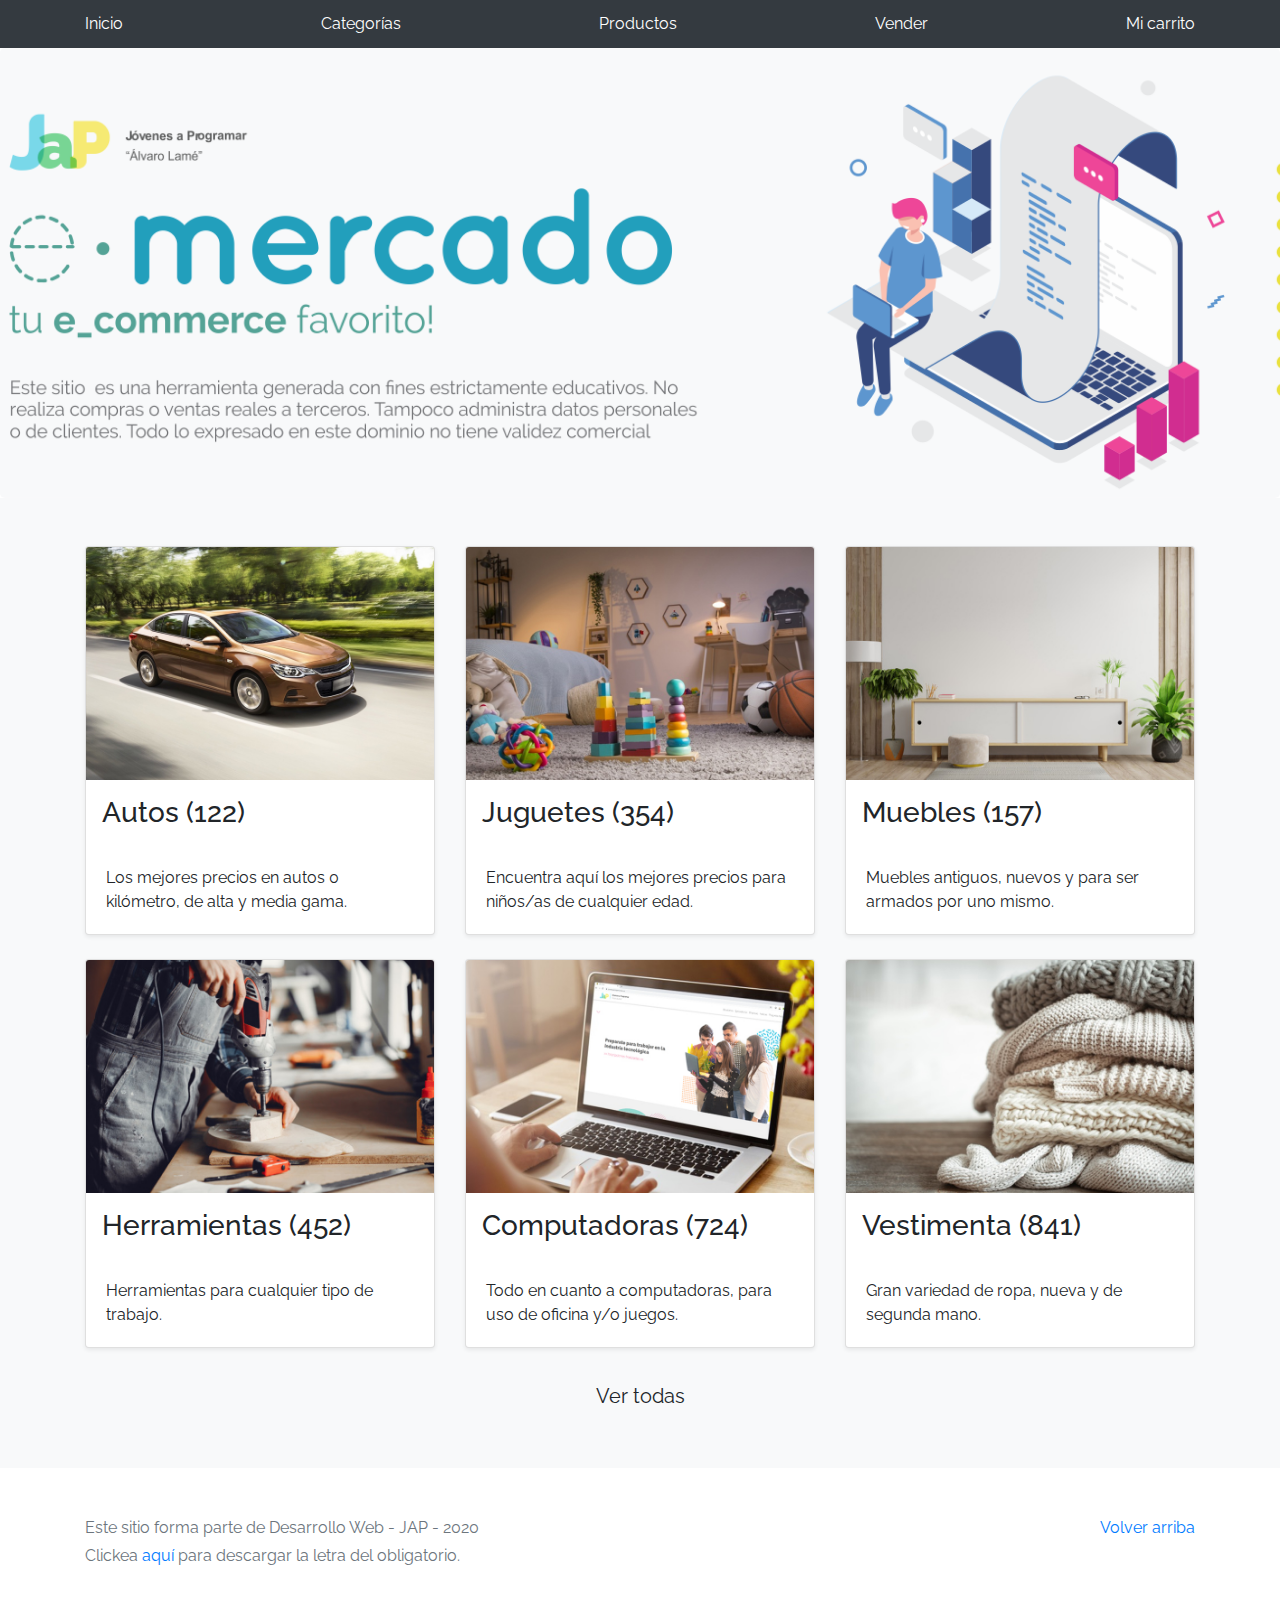
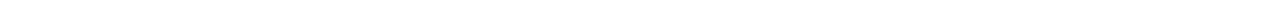
==== index.html @ 2517284d "Initial commit" ====
<!DOCTYPE html>
<!-- saved from url=(0049)https://getbootstrap.com/docs/4.3/examples/album/ -->
<html lang="en">
  <head>
    <meta http-equiv="Content-Type" content="text/html; charset=UTF-8">
    <meta name="viewport" content="width=device-width, initial-scale=1, shrink-to-fit=no">
    <meta name="description" content="">
    <title>eMercado - Todo lo que busques está aquí</title>

    <link rel="canonical" href="https://getbootstrap.com/docs/4.3/examples/album/">
    <link href="https://fonts.googleapis.com/css?family=Raleway:300,300i,400,400i,700,700i,900,900i" rel="stylesheet">
    <!-- Bootstrap core CSS -->
    <link href="css/bootstrap.min.css" rel="stylesheet">
    <link href="css/styles.css" rel="stylesheet">
  </head>
  <body>
    <nav class="site-header sticky-top py-1 bg-dark">
      <div class="container d-flex flex-column flex-md-row justify-content-between">
        <a class="py-2 d-none d-md-inline-block" href="index.html">Inicio</a>
        <a class="py-2 d-none d-md-inline-block" href="categories.html">Categorías</a>
        <a class="py-2 d-none d-md-inline-block" href="products.html">Productos</a>
        <a class="py-2 d-none d-md-inline-block" href="sell.html">Vender</a>
        <a class="py-2 d-none d-md-inline-block" href="cart.html">Mi carrito</a>
      </div>
    </nav>
    <main role="main">
      <section class="jumbotron text-center">
        <div class="m-5">
          <h1></h1>
        </div>
      </section>
      <div class="album py-5 bg-light">
        <div class="container">
          <div class="row">
            <div class="col-md-4">
              <a href="categories.html" class="card mb-4 shadow-sm custom-card">
                <img class="bd-placeholder-img card-img-top"  src="img/cat1.jpg">
                <h3 class="m-3">Autos (122)</h3>
                <div class="card-body">
                  <p class="card-text">Los mejores precios en autos 0 kilómetro, de alta y media gama.</p>
                </div>
              </a>
            </div>
            <div class="col-md-4">
                <a href="categories.html" class="card mb-4 shadow-sm custom-card">
                  <img class="bd-placeholder-img card-img-top" src="img/cat2.jpg">
                  <h3 class="m-3">Juguetes (354)</h3>
                  <div class="card-body">
                    <p class="card-text">Encuentra aquí los mejores precios para niños/as de cualquier edad.</p>
                  </div>
                </a>
            </div>
            <div class="col-md-4">
                <a href="categories.html" class="card mb-4 shadow-sm custom-card">
                  <img class="bd-placeholder-img card-img-top" src="img/cat3.jpg">
                  <h3 class="m-3">Muebles (157)</h3>
                  <div class="card-body">
                    <p class="card-text">Muebles antiguos, nuevos y para ser armados por uno mismo.</p>
                  </div>
                </a>
            </div>
            <div class="col-md-4">
                <a href="categories.html" class="card mb-4 shadow-sm custom-card">
                  <img class="bd-placeholder-img card-img-top" src="img/cat4.jpg">
                  <h3 class="m-3">Herramientas (452)</h3>
                  <div class="card-body">
                    <p class="card-text">Herramientas para cualquier tipo de trabajo.</p>
                  </div>
                </a>
            </div>
            <div class="col-md-4">
                <a href="categories.html" class="card mb-4 shadow-sm custom-card">
                  <img class="bd-placeholder-img card-img-top" src="img/cat5.jpg">
                  <h3 class="m-3">Computadoras (724)</h3>
                  <div class="card-body">
                    <p class="card-text">Todo en cuanto a computadoras, para uso de oficina y/o juegos.</p>
                  </div>
                </a>
            </div>
            <div class="col-md-4">
                <a href="categories.html" class="card mb-4 shadow-sm custom-card">
                  <img class="bd-placeholder-img card-img-top" src="img/cat6.jpg">
                  <h3 class="m-3">Vestimenta (841)</h3>
                  <div class="card-body">
                    <p class="card-text">Gran variedad de ropa, nueva y de segunda mano.</p>
                  </div>
                </a>
            </div>
          </div>
          <div class="row">
              <a type="button" class="btn btn-light btn-lg btn-block" href="categories.html">Ver todas</a>
          </div>
        </div>
      </div>
    </main>
    <footer class="text-muted">
      <div class="container">
        <p class="float-right">
          <a href="#">Volver arriba</a>
        </p>
        <p>Este sitio forma parte de Desarrollo Web - JAP - 2020</p>
        <p>Clickea <a target="_blank" href="Letra.pdf">aquí</a> para descargar la letra del obligatorio.</p>
      </div>
    </footer>
    <script src="js/jquery-3.4.1.min.js"></script>
    <script src="js/bootstrap.bundle.min.js"></script>
    <script src="js/init.js"></script>
  </body>
</html>
---- css/styles.css ----
.jumbotron, .card-body, .container, .site-header{
    font-family: 'Raleway', serif !important;
}

.jumbotron .display-4{
    font-weight: bold;
}

.jumbotron {
  height: 50vh;
  padding: 5em inherit;
  margin-bottom: 0;
  background-color: #53C0FB;
  background: url('../img/cover_back.png');
  background-size: cover;
  background-position: center;
  background-repeat: no-repeat;
  color: black;
  font-weight: bold;
}

@media (min-width: 768px) {
  .jumbotron {
    padding-top: 6rem;
    padding-bottom: 6rem;
  }
}

.jumbotron p:last-child {
  margin-bottom: 0;
}

.jumbotron-heading {
  font-weight: 300;
}

.jumbotron .container {
  max-width: 40rem;
  background-color: rgba(255, 255, 255, 0.5);
  border-radius: 10px;
  text-shadow: 1px 1px 2px grey;
}

.jumbotron .lead{
  font-size: 38px;
}

footer {
  padding-top: 3rem;
  padding-bottom: 3rem;
}

footer p {
  margin-bottom: .25rem;
}

.site-header a {
  color: white;
  transition: ease-in-out color .15s;
}

.light-text {
  color: white;
}

.site-header .dropdown-menu a {
  color: black;
}

.dropzone{
  border: 2px dashed #0087F7;
  border-radius: 5px;
  background: white;
}

.alert{
  position: fixed;
  top:80px;
  width: 50%;
  left: 50%;
  transform: translate(-50%, 0);
}

.lds-ring {
  display: inline-block;
  position: relative;
  width: 64px;
  height: 64px;
  top:50%;
  left: 50%;
}
.lds-ring div {
  box-sizing: border-box;
  display: block;
  position: absolute;
  width: 51px;
  height: 51px;
  margin: 6px;
  border: 6px solid #fff;
  border-radius: 50%;
  animation: lds-ring 1.2s cubic-bezier(0.5, 0, 0.5, 1) infinite;
  border-color: #fff transparent transparent transparent;
}
.lds-ring div:nth-child(1) {
  animation-delay: -0.45s;
}
.lds-ring div:nth-child(2) {
  animation-delay: -0.3s;
}
.lds-ring div:nth-child(3) {
  animation-delay: -0.15s;
}
@keyframes lds-ring {
  0% {
    transform: rotate(0deg);
  }
  100% {
    transform: rotate(360deg);
  }
}

#spinner-wrapper{
  position: fixed;
  background-color: rgba(0,0,0,0.5);
  width:100%;
  height: 100%;
  top:0;
  left:0;
  z-index: 1021;
  display: none;
}

a.custom-card,
a.custom-card:hover {
  color: inherit;
  text-decoration: inherit;
}

.checked {
  color: orange;
}
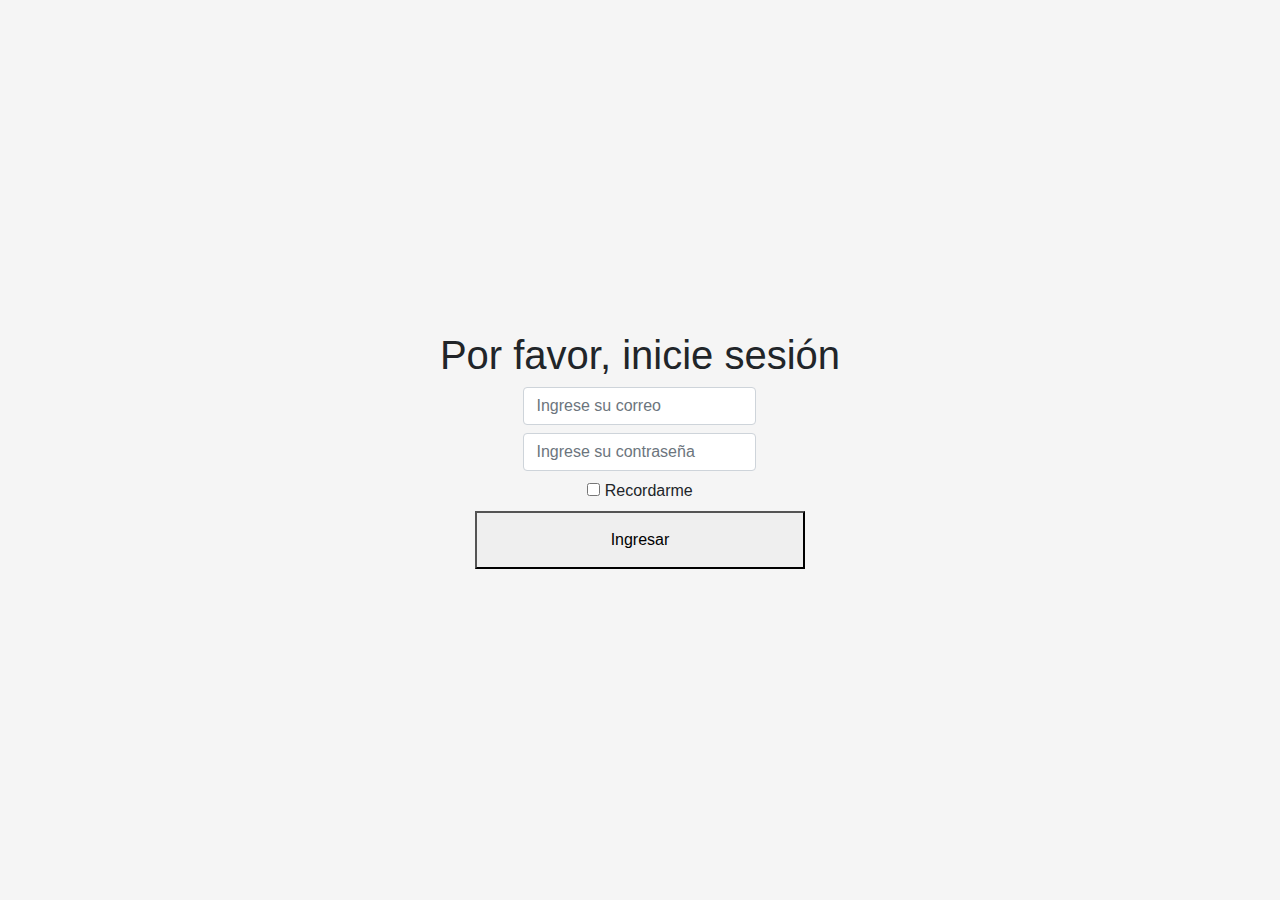
==== commit b18a037b: "changed index.html to home.html" ====
--- a/index.html
+++ b/index.html
@@ -1,109 +1,76 @@
 <!DOCTYPE html>
 <!-- saved from url=(0049)https://getbootstrap.com/docs/4.3/examples/album/ -->
 <html lang="en">
-  <head>
-    <meta http-equiv="Content-Type" content="text/html; charset=UTF-8">
-    <meta name="viewport" content="width=device-width, initial-scale=1, shrink-to-fit=no">
-    <meta name="description" content="">
-    <title>eMercado - Todo lo que busques está aquí</title>
 
-    <link rel="canonical" href="https://getbootstrap.com/docs/4.3/examples/album/">
-    <link href="https://fonts.googleapis.com/css?family=Raleway:300,300i,400,400i,700,700i,900,900i" rel="stylesheet">
-    <!-- Bootstrap core CSS -->
-    <link href="css/bootstrap.min.css" rel="stylesheet">
-    <link href="css/styles.css" rel="stylesheet">
-  </head>
-  <body>
-    <nav class="site-header sticky-top py-1 bg-dark">
-      <div class="container d-flex flex-column flex-md-row justify-content-between">
-        <a class="py-2 d-none d-md-inline-block" href="index.html">Inicio</a>
-        <a class="py-2 d-none d-md-inline-block" href="categories.html">Categorías</a>
-        <a class="py-2 d-none d-md-inline-block" href="products.html">Productos</a>
-        <a class="py-2 d-none d-md-inline-block" href="sell.html">Vender</a>
-        <a class="py-2 d-none d-md-inline-block" href="cart.html">Mi carrito</a>
-      </div>
-    </nav>
-    <main role="main">
-      <section class="jumbotron text-center">
-        <div class="m-5">
-          <h1></h1>
-        </div>
-      </section>
-      <div class="album py-5 bg-light">
-        <div class="container">
-          <div class="row">
-            <div class="col-md-4">
-              <a href="categories.html" class="card mb-4 shadow-sm custom-card">
-                <img class="bd-placeholder-img card-img-top"  src="img/cat1.jpg">
-                <h3 class="m-3">Autos (122)</h3>
-                <div class="card-body">
-                  <p class="card-text">Los mejores precios en autos 0 kilómetro, de alta y media gama.</p>
-                </div>
-              </a>
-            </div>
-            <div class="col-md-4">
-                <a href="categories.html" class="card mb-4 shadow-sm custom-card">
-                  <img class="bd-placeholder-img card-img-top" src="img/cat2.jpg">
-                  <h3 class="m-3">Juguetes (354)</h3>
-                  <div class="card-body">
-                    <p class="card-text">Encuentra aquí los mejores precios para niños/as de cualquier edad.</p>
-                  </div>
-                </a>
-            </div>
-            <div class="col-md-4">
-                <a href="categories.html" class="card mb-4 shadow-sm custom-card">
-                  <img class="bd-placeholder-img card-img-top" src="img/cat3.jpg">
-                  <h3 class="m-3">Muebles (157)</h3>
-                  <div class="card-body">
-                    <p class="card-text">Muebles antiguos, nuevos y para ser armados por uno mismo.</p>
-                  </div>
-                </a>
-            </div>
-            <div class="col-md-4">
-                <a href="categories.html" class="card mb-4 shadow-sm custom-card">
-                  <img class="bd-placeholder-img card-img-top" src="img/cat4.jpg">
-                  <h3 class="m-3">Herramientas (452)</h3>
-                  <div class="card-body">
-                    <p class="card-text">Herramientas para cualquier tipo de trabajo.</p>
-                  </div>
-                </a>
-            </div>
-            <div class="col-md-4">
-                <a href="categories.html" class="card mb-4 shadow-sm custom-card">
-                  <img class="bd-placeholder-img card-img-top" src="img/cat5.jpg">
-                  <h3 class="m-3">Computadoras (724)</h3>
-                  <div class="card-body">
-                    <p class="card-text">Todo en cuanto a computadoras, para uso de oficina y/o juegos.</p>
-                  </div>
-                </a>
-            </div>
-            <div class="col-md-4">
-                <a href="categories.html" class="card mb-4 shadow-sm custom-card">
-                  <img class="bd-placeholder-img card-img-top" src="img/cat6.jpg">
-                  <h3 class="m-3">Vestimenta (841)</h3>
-                  <div class="card-body">
-                    <p class="card-text">Gran variedad de ropa, nueva y de segunda mano.</p>
-                  </div>
-                </a>
-            </div>
-          </div>
-          <div class="row">
-              <a type="button" class="btn btn-light btn-lg btn-block" href="categories.html">Ver todas</a>
-          </div>
-        </div>
-      </div>
-    </main>
-    <footer class="text-muted">
-      <div class="container">
-        <p class="float-right">
-          <a href="#">Volver arriba</a>
-        </p>
-        <p>Este sitio forma parte de Desarrollo Web - JAP - 2020</p>
-        <p>Clickea <a target="_blank" href="Letra.pdf">aquí</a> para descargar la letra del obligatorio.</p>
-      </div>
-    </footer>
-    <script src="js/jquery-3.4.1.min.js"></script>
-    <script src="js/bootstrap.bundle.min.js"></script>
-    <script src="js/init.js"></script>
-  </body>
+<head>
+  <meta http-equiv="Content-Type" content="text/html; charset=UTF-8">
+  <meta name="viewport" content="width=device-width, initial-scale=1, shrink-to-fit=no">
+  <meta name="description" content="">
+  <title>eMercado - Todo lo que busques está aquí</title>
+
+  <link rel="canonical" href="https://getbootstrap.com/docs/4.3/examples/album/">
+  <link href="https://fonts.googleapis.com/css?family=Raleway:300,300i,400,400i,700,700i,900,900i" rel="stylesheet">
+  <!-- Bootstrap core CSS -->
+  <link href="css/bootstrap.min.css" rel="stylesheet">
+  <link href="css/styles.css" rel="stylesheet">
+  <style>
+    html, body{
+      height: 100%;
+    }
+
+    body {
+      display: -ms-flexbox;
+      display: flex;
+      -ms-flex-align: center;
+      align-items: center;
+      padding-top: 40px;
+      padding-bottom: 40px;
+      background-color: #f5f5f5;
+    }
+
+    .signin {
+      width: 100%;
+      max-width: 330px;
+      padding: 15px;
+      margin: auto;
+    }
+
+    .formulario {
+      margin: auto;
+    }
+  </style>
+</head>
+
+<body class="text-center">
+  <!--<div class="container p-5">
+    <div class="alert alert-danger" role="alert" style="position: relative; width:auto; top: 0;">
+      <h4 class="alert-heading">¡A trabajar! :)</h4>
+      <p>Esta sección corresponde a: Entrega 1 (Fecha de entrega: 08/08/2021).</p>
+      <hr>
+      <p class="mb-0">Para saber qué debes hacer, fijate en la actividad en CREA correspondiente a esta entrega.</p>
+    </div>
+  </div>-->
+  <div class="formulario">
+    <form action="home.html">
+      <h1>Por favor, inicie sesión</h1>
+      <label for="ingresarEmail">
+        <input type="email" id="ingresarEmail" class="form-control" placeholder="Ingrese su correo" required>
+      </label> 
+      <br>
+      <label for="ingresarPassword">
+        <input type="password" id="ingresarPassword" class="form-control" placeholder="Ingrese su contraseña" required>
+      </label>
+      <br>
+      <label for="recordarme">
+        <input type="checkbox" value="recordarme">
+        Recordarme
+      </label>
+      <br>
+      <button type="submit" class="signin" onclick="">Ingresar</button>
+    </form>
+  </div>
+
+  <script src="js/init.js"></script>
+  <script src="js/login.js"></script>
+</body>
 </html>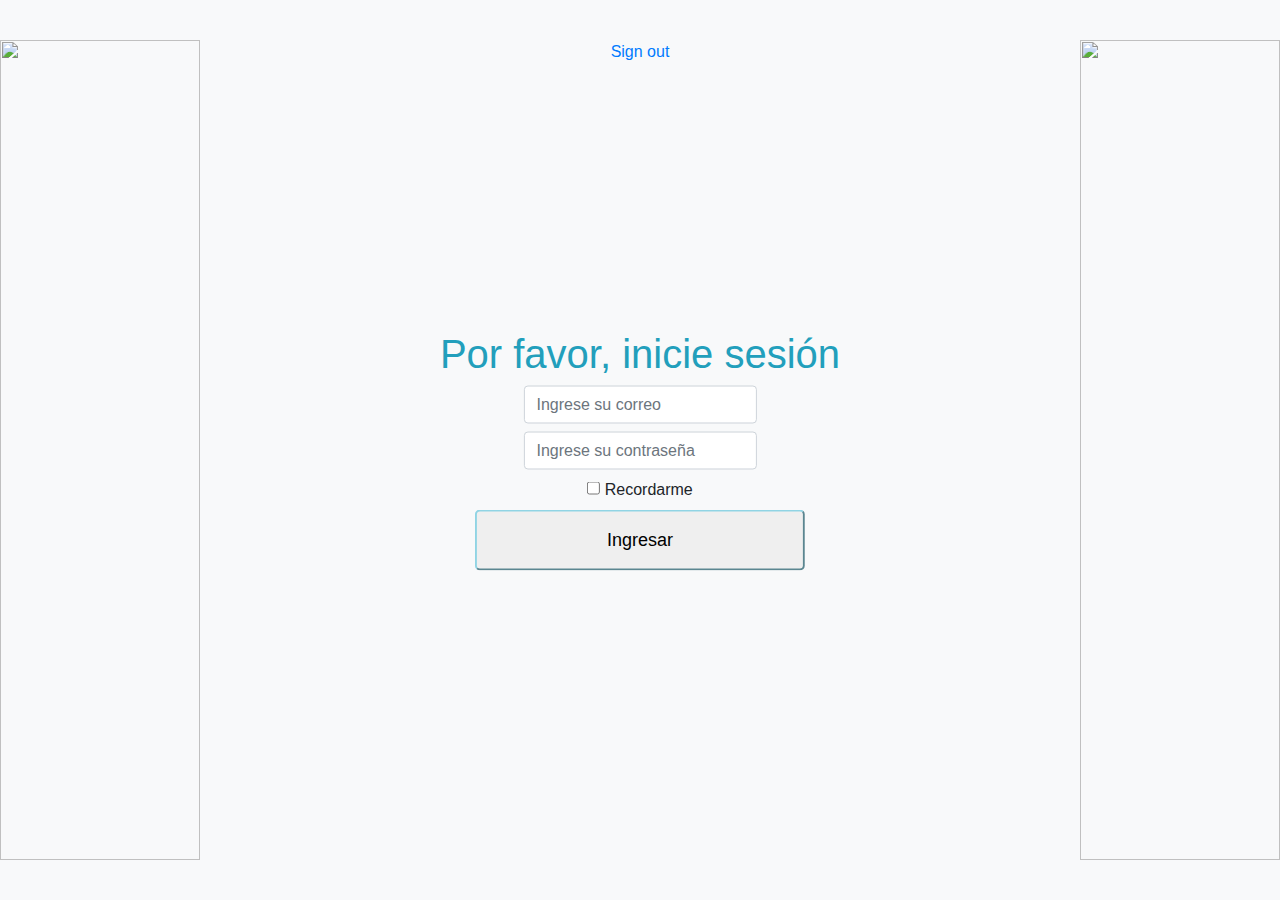
==== commit ca49652e: "Inicio de sesión con Google" ====
--- a/index.html
+++ b/index.html
@@ -3,6 +3,9 @@
 <html lang="en">
 
 <head>
+  <!--Inicio de sesión de Google-->
+  <script src="https://accounts.google.com/gsi/client" async defer></script>
+
   <meta http-equiv="Content-Type" content="text/html; charset=UTF-8">
   <meta name="viewport" content="width=device-width, initial-scale=1, shrink-to-fit=no">
   <meta name="description" content="">
@@ -19,13 +22,45 @@
     }
 
     body {
-      display: -ms-flexbox;
-      display: flex;
+     /* display: -ms-flexbox;
+      display: flex; */
       -ms-flex-align: center;
       align-items: center;
       padding-top: 40px;
       padding-bottom: 40px;
-      background-color: #f5f5f5;
+      background-color: #f8f9fa;
+    }
+
+    h1 {
+      color: #229fbc;
+    }
+
+    .floatRight {
+      float: right;
+      position: relative;
+      height: 100%;
+      width: 200px;
+    }
+
+    .floatLeft {
+      float: left;
+      position: relative;
+      height: 100%;
+      width: 200px;
+    }
+
+    .formulario {
+      position: absolute;
+      left: 50%;
+      top: 50%;
+      transform: translate(-50%, -50%);
+      /*Lo que hace esto es que mueve la "caja" del formulario 50% hacia la izquierda
+      con respecto al body y 50% hacia abajo con respecto al body, también.
+      Para terminar de posicionar el formulario en el centro, lo que hace transform: translate
+      es que mueve la "caja" 50% de su ancho hacia la izquierda (porque es -50%)
+      y 50% de su alto hacia arriba (por ser un valor negativo, como en el caso anterior).
+      Si no se usa transform: translate, lo que hace es posicionar la esquina superior
+      izquierda en el medio de la página.*/
     }
 
     .signin {
@@ -33,23 +68,16 @@
       max-width: 330px;
       padding: 15px;
       margin: auto;
-    }
-
-    .formulario {
-      margin: auto;
+      border-radius: 5px;
+      font-size: 18px;
+      border-color: #90d4e4;
     }
   </style>
 </head>
 
 <body class="text-center">
-  <!--<div class="container p-5">
-    <div class="alert alert-danger" role="alert" style="position: relative; width:auto; top: 0;">
-      <h4 class="alert-heading">¡A trabajar! :)</h4>
-      <p>Esta sección corresponde a: Entrega 1 (Fecha de entrega: 08/08/2021).</p>
-      <hr>
-      <p class="mb-0">Para saber qué debes hacer, fijate en la actividad en CREA correspondiente a esta entrega.</p>
-    </div>
-  </div>-->
+  <img src="img/cover_back_lines.gif" class="floatLeft">
+  <img src="img/cover_back_dots.png" class="floatRight">
   <div class="formulario">
     <form action="home.html">
       <h1>Por favor, inicie sesión</h1>
@@ -66,10 +94,32 @@
         Recordarme
       </label>
       <br>
-      <button type="submit" class="signin" onclick="">Ingresar</button>
+      <button type="submit" class="signin">Ingresar</button>
     </form>
   </div>
-
+  <!--Inicio de sesión con Google-->
+  <div id="g_id_onload"
+     data-client_id="YOUR_GOOGLE_CLIENT_ID"
+     data-login_uri="https://rosacabrerac.github.io/workspace-inicial"
+     data-auto_prompt="false"></div>
+  </div>
+  <div class="g_id_signin"
+     data-type="standard"
+     data-size="large"
+     data-theme="outline"
+     data-text="sign_in_with"
+     data-shape="rectangular"
+     data-logo_alignment="left">
+  </div>
+  <a href="#" onclick="signOut();">Sign out</a>
+  <script>
+  function signOut() {
+    var auth2 = gapi.auth2.getAuthInstance();
+    auth2.signOut().then(function () {
+      console.log('User signed out.');
+    });
+  }
+</script>
   <script src="js/init.js"></script>
   <script src="js/login.js"></script>
 </body>
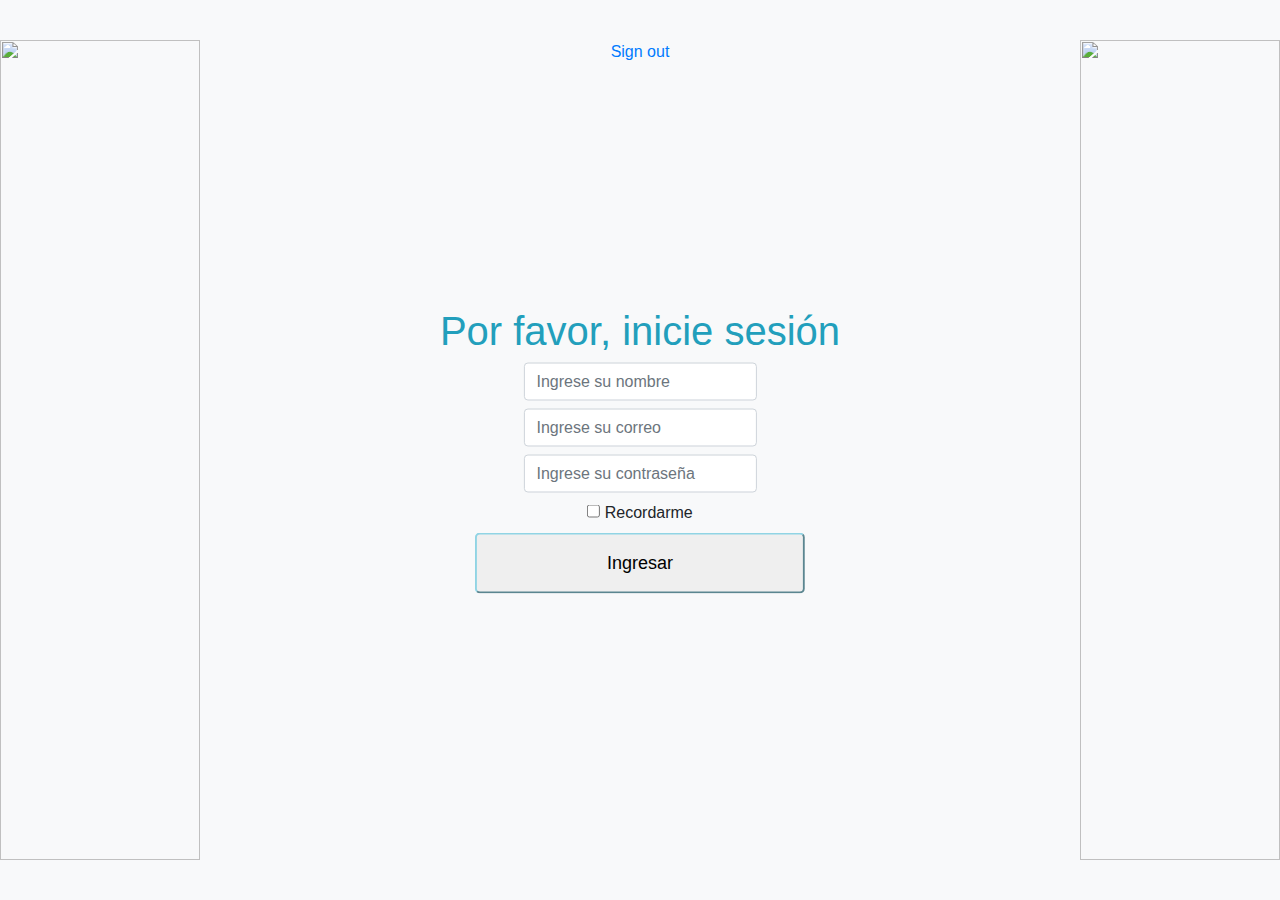
==== commit c27f0ab0: "Entrega 3" ====
--- a/index.html
+++ b/index.html
@@ -49,7 +49,7 @@
       width: 200px;
     }
 
-    .formulario {
+    #formulario {
       position: absolute;
       left: 50%;
       top: 50%;
@@ -71,6 +71,14 @@
       border-radius: 5px;
       font-size: 18px;
       border-color: #90d4e4;
+      cursor: pointer;
+      transition: all .38s ease-in-out;
+    }
+
+    .signin:hover {
+      background: #90d4e4;
+      color: #fff;
+      font-weight: bold;
     }
   </style>
 </head>
@@ -78,11 +86,15 @@
 <body class="text-center">
   <img src="img/cover_back_lines.gif" class="floatLeft">
   <img src="img/cover_back_dots.png" class="floatRight">
-  <div class="formulario">
+  <div id="formulario">
     <form action="home.html">
       <h1>Por favor, inicie sesión</h1>
+      <label for="nombre">
+        <input autocomplete="off" type="text" id="nombre" class="form-control" placeholder="Ingrese su nombre" required>
+      </label>
+      <br>
       <label for="ingresarEmail">
-        <input type="email" id="ingresarEmail" class="form-control" placeholder="Ingrese su correo" required>
+        <input autocomplete="off" type="email" id="ingresarEmail" class="form-control" placeholder="Ingrese su correo" required>
       </label> 
       <br>
       <label for="ingresarPassword">
@@ -94,13 +106,13 @@
         Recordarme
       </label>
       <br>
-      <button type="submit" class="signin">Ingresar</button>
+      <button id="btnSubmit" type="submit" class="signin">Ingresar</button>
     </form>
   </div>
   <!--Inicio de sesión con Google-->
   <div id="g_id_onload"
-     data-client_id="YOUR_GOOGLE_CLIENT_ID"
-     data-login_uri="https://rosacabrerac.github.io/workspace-inicial"
+     data-client_id="288888788982-nd5unb4ihmelujq25u583gkc43cpmfa7.apps.googleusercontent.com"
+     data-login_uri="https://rosacabrerac.github.io/workspace-inicial/home.html" 
      data-auto_prompt="false"></div>
   </div>
   <div class="g_id_signin"
@@ -112,15 +124,8 @@
      data-logo_alignment="left">
   </div>
   <a href="#" onclick="signOut();">Sign out</a>
-  <script>
-  function signOut() {
-    var auth2 = gapi.auth2.getAuthInstance();
-    auth2.signOut().then(function () {
-      console.log('User signed out.');
-    });
-  }
-</script>
+  
   <script src="js/init.js"></script>
-  <script src="js/login.js"></script>
+  <script src="js/index.js"></script>
 </body>
 </html>--- a/css/styles.css
+++ b/css/styles.css
@@ -138,4 +138,36 @@
 
 .checked {
   color: orange;
-}+}
+
+.raiting {
+  color: #ffc000;
+}
+
+.comentario {
+  color: blue;
+}
+
+#formularioComentario {
+  width: 50%;
+}
+
+#estrellas {
+  width: 6%;
+}
+
+#comentarios {
+  padding-top: 5px;
+  padding-bottom: 5px;
+  border-bottom: solid 1px silver;
+}
+
+#publicado {
+  padding-top: 5px;
+}
+
+#enviar {
+  background-color: slateblue;
+  border-color: slateblue;
+}
+
